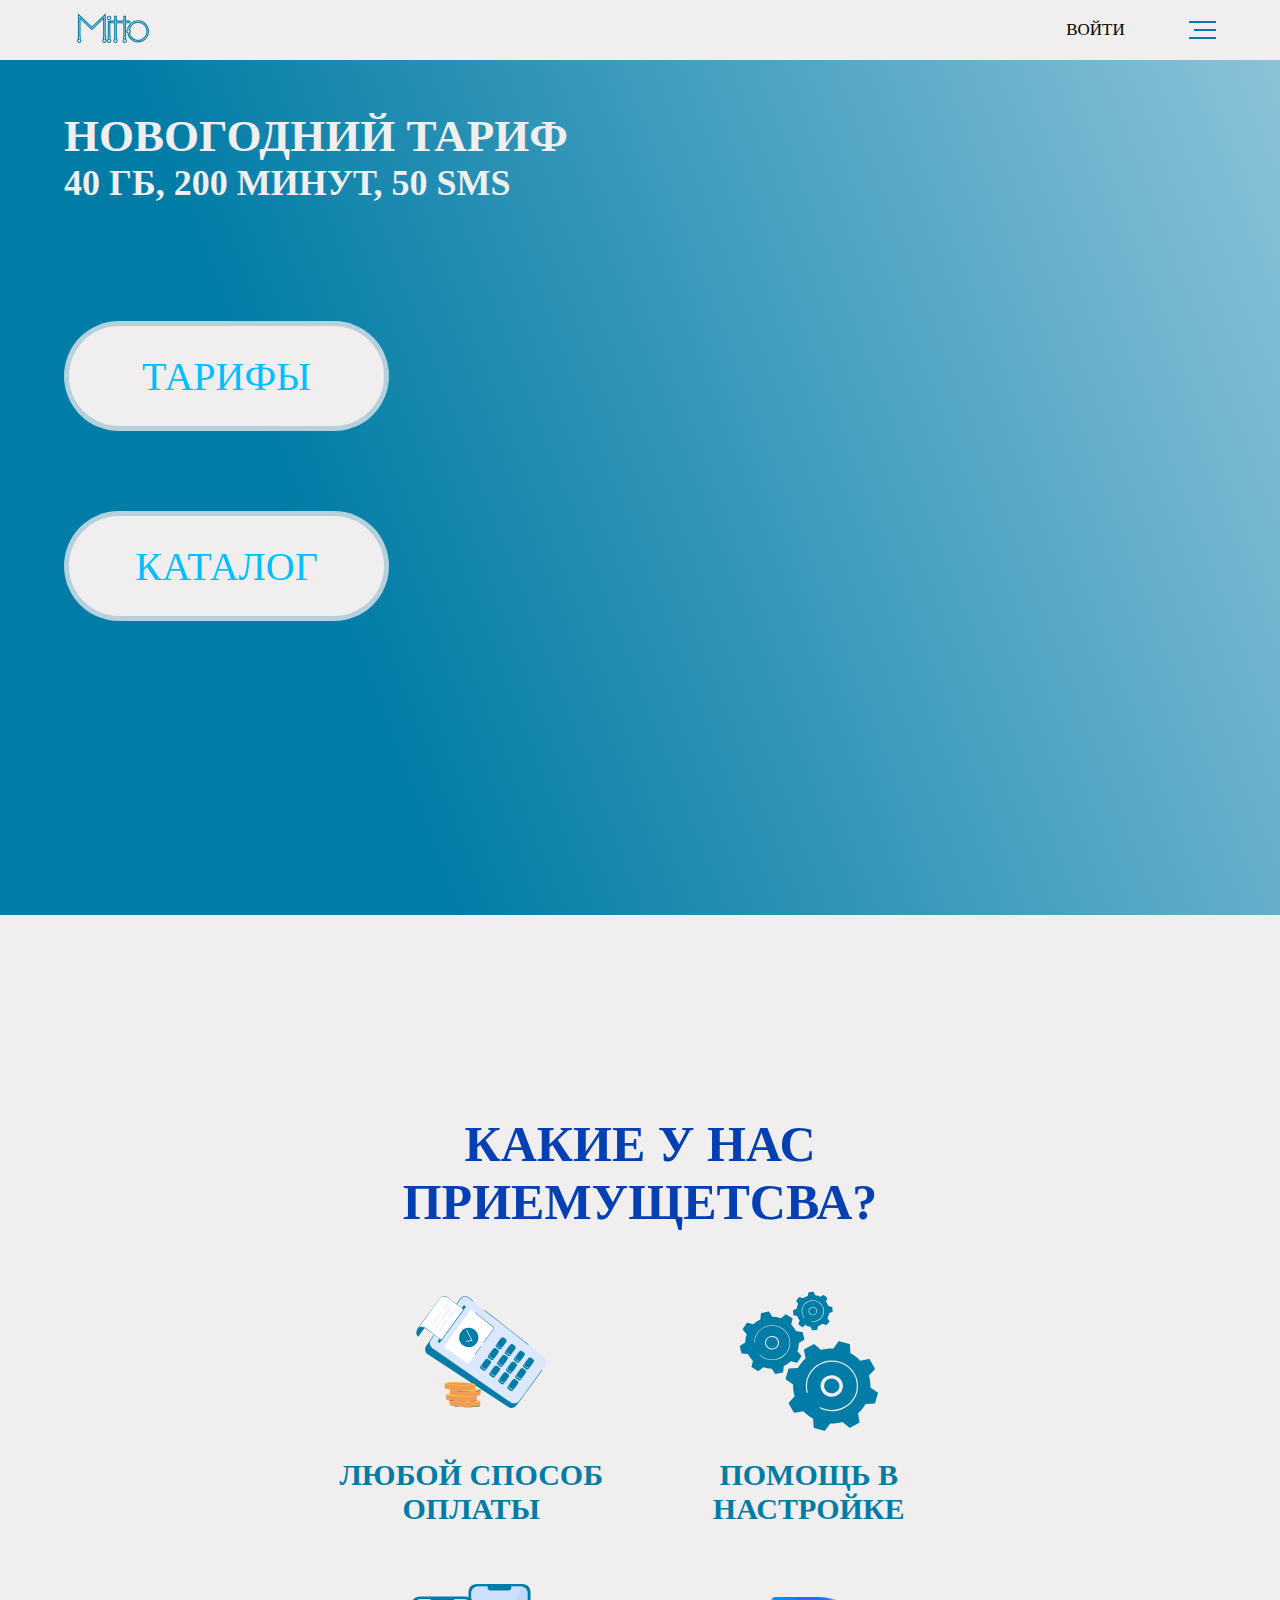
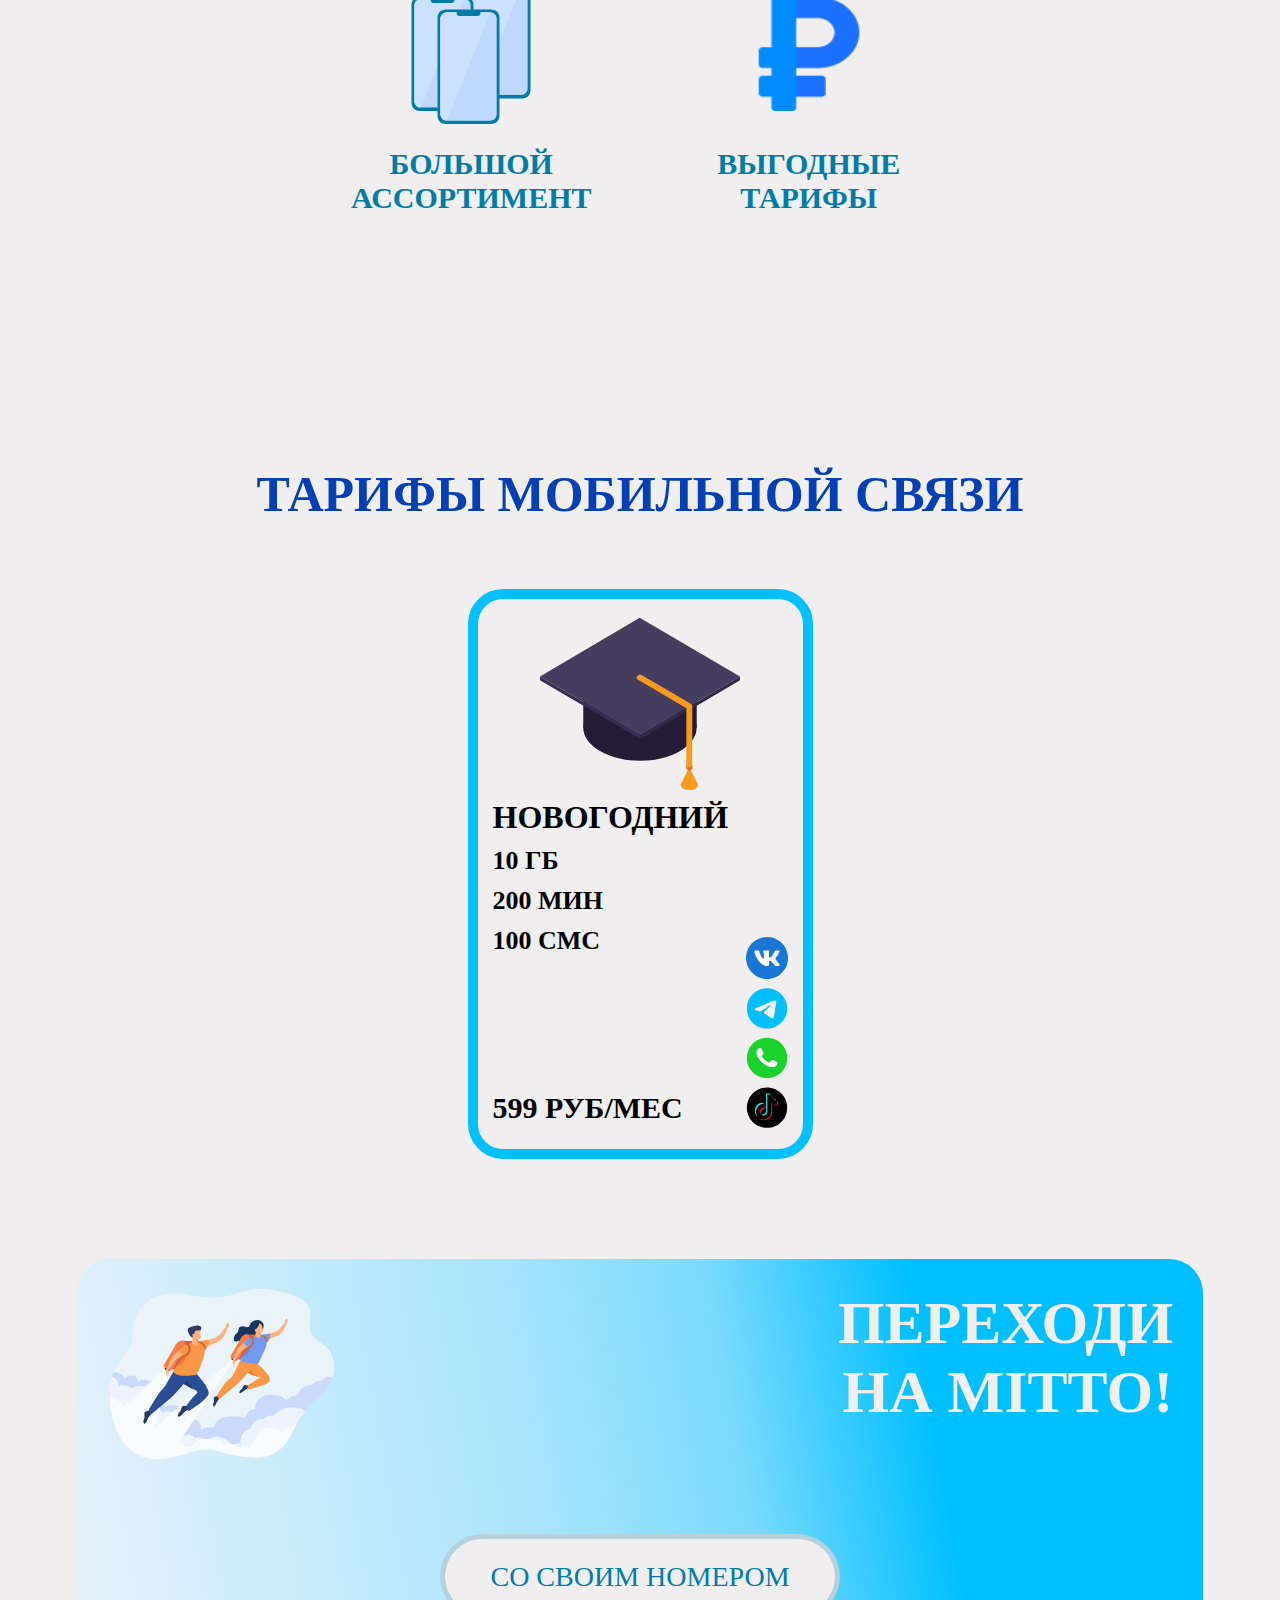
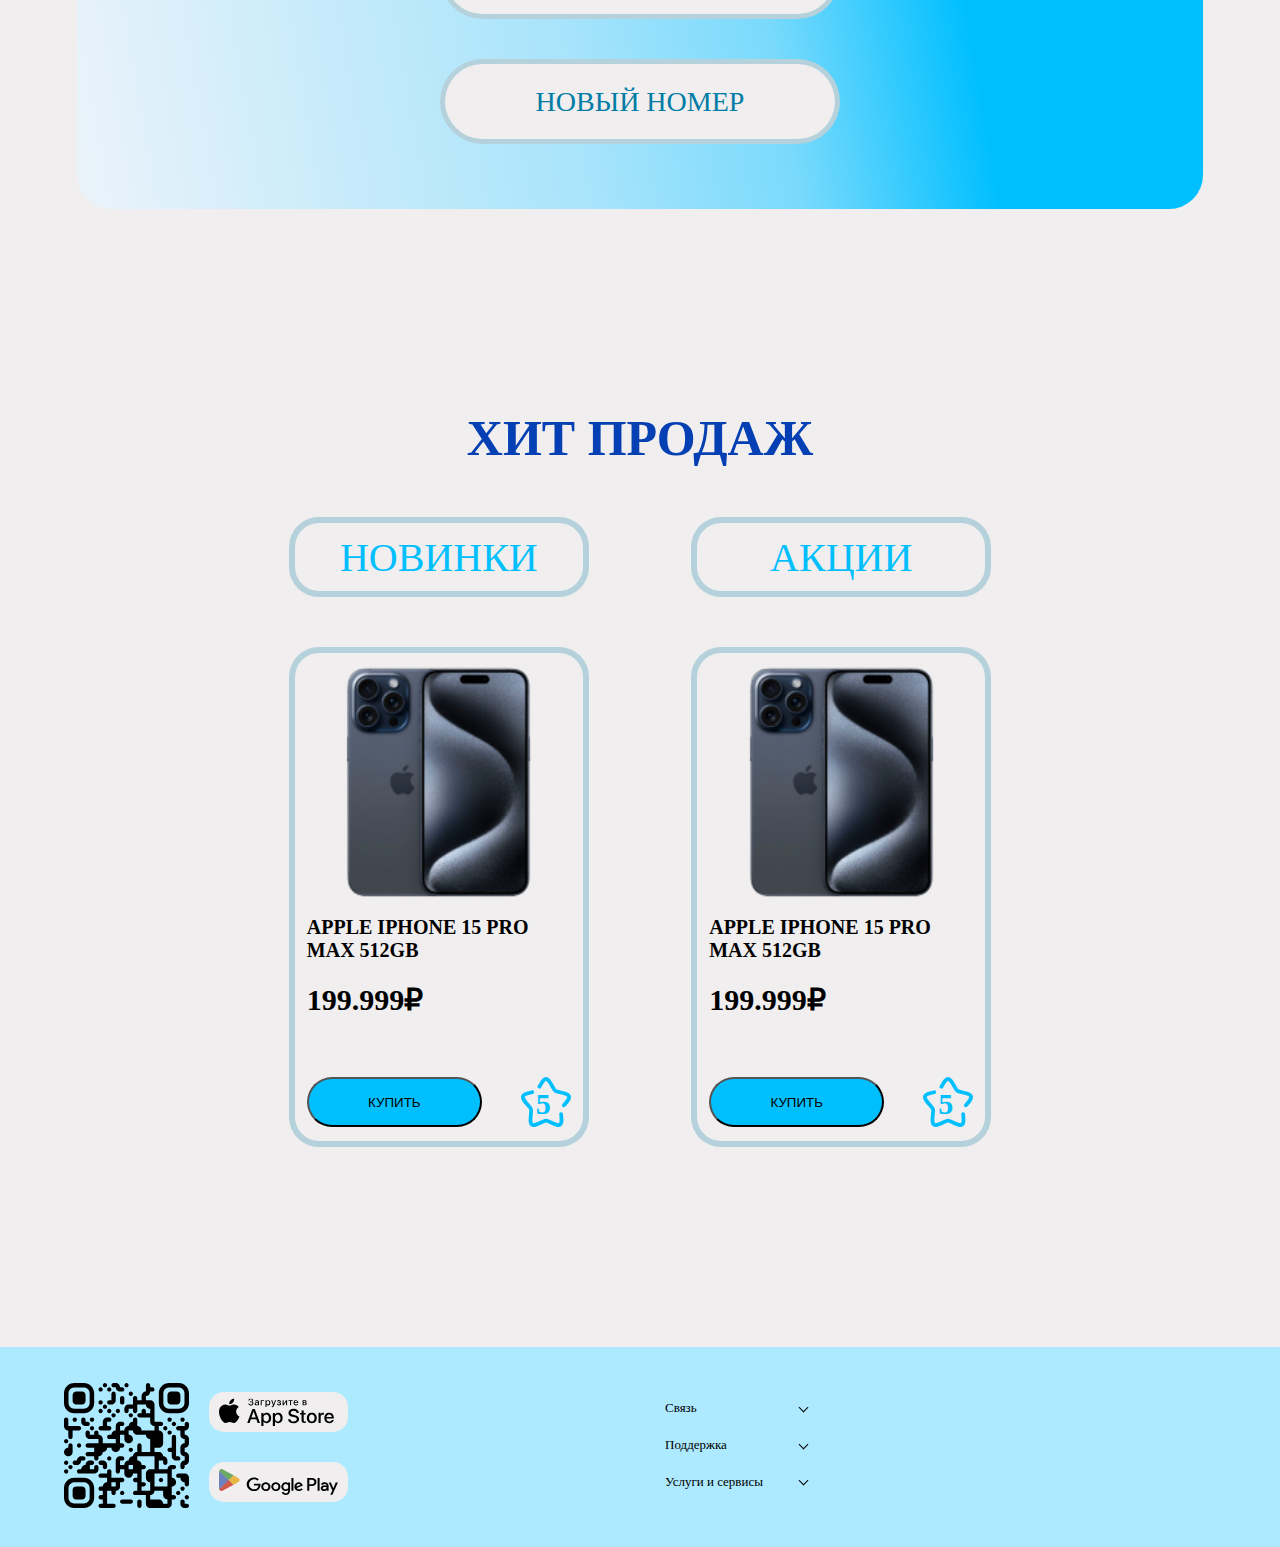
==== index.html @ 1aab51c6 "new commit" ====
<!DOCTYPE html>
<html lang="ru">
  <head>
    <link rel="stylesheet" href="./stile.css" />
    <meta charset="UTF-8" />
    <meta name="viewport" content="width=device-width, initial-scale=1.0" />
    <title>Новогодний тариф</title>
  </head>
  <body>
    <div class="burger-navigation">
      <ul class="burger-navigation__links">
        <li><a class="burger-navigation__links__text" href="#">О НАС</a></li>
        <li>
          <a class="burger-navigation__links__text" href="#">УСЛУГИ</a>
        </li>
        <li>
          <a class="burger-navigation__links__text" href="#">ПОДДЕРЖКА</a>
        </li>
        <li>
          <a class="burger-navigation__links__text" href="#">КОРЗИНА</a>
        </li>
      </ul>
    </div>
    <header class="header">
      <nav class="header__navigation">
        <div class="header__navigation__logo">
          <img class="header__navigation__logo__mitto" src="/logo/Vector.svg" />
        </div>
        <div class="header__navigation__possibilities">
          <a class="header__navigation__links__text mobi" href="#">ВОЙТИ</a>
          <div class="header__navigation__possibilities__burger"></div>
        </div>
        <ul class="header__navigation__links">
          <li><a class="header__navigation__links__text" href="#">О НАС</a></li>
          <li>
            <a class="header__navigation__links__text" href="#">УСЛУГИ</a>
          </li>
          <li>
            <a class="header__navigation__links__text" href="#">ПОДДЕРЖКА</a>
          </li>
          <li>
            <a class="header__navigation__links__text" href="#">КОРЗИНА</a>
          </li>
          <li><a class="header__navigation__links__text" href="#">ВОЙТИ</a></li>
        </ul>
      </nav>
      <div class="burger">
        <span> </span>
      </div>
    </header>

    <main>
      <section class="home">
        <div class="home__current">
          <h1 class="home__current__title">НОВОГОДНИЙ ТАРИФ</h1>
          <h2 class="home__current__title_size_h2">40 ГБ, 200 МИНУТ, 50 SMS</h2>
          <div class="home__current__buttons">
            <a
              class="home__current__buttons__first__tariff"
              href="/tarifii.html"
            >
              ТАРИФЫ
            </a>
            <a class="home__current__buttons__second__catalog"> КАТАЛОГ </a>
          </div>
 
          </div>
        </div>
      </section>

      <section class="benefits">
        <h2 class="benefits__title title">Какие у нас приемущетсва?</h2>
        <article class="benefits__box">
          <div class="benefits__box__top">
            <div class="benefits__box__specificall">
              <img class="benefits__box__photo one" src="primus/1.svg" />
              <p class="benefits__box__info">
                ЛЮБОЙ СПОСОБ ОПЛАТЫ
                <!-- текст преимущ -->
              </p>
            </div>
            <div class="benefits__box__specificall">
              <img class="benefits__box__photo two" src="primus/2.svg" />
              <p class="benefits__box__info">
                ПОМОЩЬ В НАСТРОЙКЕ
                <!-- текст преимущ -->
              </p>
            </div>
          </div>
          <div class="benefits__box__bottom">
            <div class="benefits__box__specificall">
              <img class="benefits__box__photo three" src="primus/3.svg" />
              <p class="benefits__box__info">
                большой ассортимент
                <!-- текст преимущ -->
              </p>
            </div>
            <div class="benefits__box__specificall">
              <img class="benefits__box__photo four" src="primus/4.png" />
              <p class="benefits__box__info">
                выгодные<br />
                тарифы
                <!-- текст преимущ -->
              </p>
            </div>
          </div>
        </article>
      </section>

      <section class="tariff">
        <h2 class="tariff__title title">ТАРИФЫ МОБИЛЬНОЙ СВЯЗИ</h2>

        <ul class="tariff__box">
          <li id="scroll">
            <div class="tariff__box__cart">
              <!-- карта тарифа -->
              <div class="tariff__box__cart__photo">
                <img
                  class="tariff__box__cart__photo__img-tariff"
                  src="tarifii/1.svg"
                />
              </div>
              <div class="tariff__box__cart__info">
                <div class="tariff__box__cart__info_text">
                  <span class="tariff__box__cart__info__text__name"
                    >НОВОГОДНИЙ</span
                  >
                  <span class="tariff__box__cart__info__text__gb">10 гб</span>
                  <span class="tariff__box__cart__info__text__min"
                    >200 мин</span
                  >
                  <span class="tariff__box__cart__info__text__sms"
                    >100 СМС</span
                  >
                  <span class="tariff__box__cart__info__text__buy"
                    >599 руб/мес</span
                  >
                </div>
                <div class="tariff__box__cart__info__right">
                  <div class="tariff__box__cart__info__right__nolimit">
                    <img
                      class="tariff__box__cart__info__right__nolimit__ball"
                      src="nolimit/Vector.svg"
                    />
                    <img
                      class="tariff__box__cart__info__right__nolimit__ball"
                      src="nolimit/2Vector.svg"
                    />
                    <img
                      class="tariff__box__cart__info__right__nolimit__ball"
                      src="nolimit/3Vector.svg"
                    />
                    <img
                      class="tariff__box__cart__info__right__nolimit__ball"
                      src="nolimit/4Vector.svg"
                    />
                  </div>
                </div>
              </div>
            </div>
          </li>
          <li id="scroll">
            <div class="tariff__box__cart">
              <!-- карта тарифа -->
              <div class="tariff__box__cart__photo">
                <img
                  class="tariff__box__cart__photo__img-tariff"
                  src="tarifii/1.svg"
                />
              </div>
              <div class="tariff__box__cart__info">
                <div class="tariff__box__cart__info_text">
                  <span class="tariff__box__cart__info__text__name"
                    >НОВОГОДНИЙ</span
                  >
                  <span class="tariff__box__cart__info__text__gb">10 гб</span>
                  <span class="tariff__box__cart__info__text__min"
                    >200 мин</span
                  >
                  <span class="tariff__box__cart__info__text__sms"
                    >100 СМС</span
                  >
                  <span class="tariff__box__cart__info__text__buy"
                    >599 руб/мес</span
                  >
                </div>
                <div class="tariff__box__cart__info__right">
                  <div class="tariff__box__cart__info__right__nolimit">
                    <img
                      class="tariff__box__cart__info__right__nolimit__ball"
                      src="nolimit/Vector.svg"
                    />
                    <img
                      class="tariff__box__cart__info__right__nolimit__ball"
                      src="nolimit/2Vector.svg"
                    />
                    <img
                      class="tariff__box__cart__info__right__nolimit__ball"
                      src="nolimit/3Vector.svg"
                    />
                    <img
                      class="tariff__box__cart__info__right__nolimit__ball"
                      src="nolimit/4Vector.svg"
                    />
                  </div>
                </div>
              </div>
            </div>
          </li>
          <li id="scroll">
            <div class="tariff__box__cart">
              <!-- карта тарифа -->
              <div class="tariff__box__cart__photo">
                <img
                  class="tariff__box__cart__photo__img-tariff"
                  src="tarifii/1.svg"
                />
              </div>
              <div class="tariff__box__cart__info">
                <div class="tariff__box__cart__info_text">
                  <span class="tariff__box__cart__info__text__name"
                    >НОВОГОДНИЙ</span
                  >
                  <span class="tariff__box__cart__info__text__gb">10 гб</span>
                  <span class="tariff__box__cart__info__text__min"
                    >200 мин</span
                  >
                  <span class="tariff__box__cart__info__text__sms"
                    >100 СМС</span
                  >
                  <span class="tariff__box__cart__info__text__buy"
                    >599 руб/мес</span
                  >
                </div>
                <div class="tariff__box__cart__info__right">
                  <div class="tariff__box__cart__info__right__nolimit">
                    <img
                      class="tariff__box__cart__info__right__nolimit__ball"
                      src="nolimit/Vector.svg"
                    />
                    <img
                      class="tariff__box__cart__info__right__nolimit__ball"
                      src="nolimit/2Vector.svg"
                    />
                    <img
                      class="tariff__box__cart__info__right__nolimit__ball"
                      src="nolimit/3Vector.svg"
                    />
                    <img
                      class="tariff__box__cart__info__right__nolimit__ball"
                      src="nolimit/4Vector.svg"
                    />
                  </div>
                </div>
              </div>
            </div>
          </li>
          <li id="scroll">
            <div class="tariff__box__cart">
              <!-- карта тарифа -->
              <div class="tariff__box__cart__photo">
                <img
                  class="tariff__box__cart__photo__img-tariff"
                  src="tarifii/1.svg"
                />
              </div>
              <div class="tariff__box__cart__info">
                <div class="tariff__box__cart__info_text">
                  <span class="tariff__box__cart__info__text__name"
                    >НОВОГОДНИЙ</span
                  >
                  <span class="tariff__box__cart__info__text__gb">10 гб</span>
                  <span class="tariff__box__cart__info__text__min"
                    >200 мин</span
                  >
                  <span class="tariff__box__cart__info__text__sms"
                    >100 СМС</span
                  >
                  <span class="tariff__box__cart__info__text__buy"
                    >599 руб/мес</span
                  >
                </div>
                <div class="tariff__box__cart__info__right">
                  <div class="tariff__box__cart__info__right__nolimit">
                    <img
                      class="tariff__box__cart__info__right__nolimit__ball"
                      src="nolimit/Vector.svg"
                    />
                    <img
                      class="tariff__box__cart__info__right__nolimit__ball"
                      src="nolimit/2Vector.svg"
                    />
                    <img
                      class="tariff__box__cart__info__right__nolimit__ball"
                      src="nolimit/3Vector.svg"
                    />
                    <img
                      class="tariff__box__cart__info__right__nolimit__ball"
                      src="nolimit/4Vector.svg"
                    />
                  </div>
                </div>
              </div>
            </div>
          </li>
        </ul>
      </section>

      <section class="transition">
        <div class="transition__box">
          <div class="transition__box__top">
            <img class="transition__box__top__img mobi" src="mitto/a.svg" />
            <img class="transition__box__top__img hd" src="mitto/ahd.svg" />
            <h2 class="transition__box__top__titile">ПЕРЕХОДИ НА MITTO!</h2>
          </div>
          <div class="transition__box__buttom">
            <button class="transition__box__buttom__your-number">
              со своим номером
            </button>
            <button class="transition__box__buttom__new-one">
              новый номер
            </button>
          </div>
        </div>
      </section>
      <section class="hit">
        <h2 class="hit__title title">ХИТ ПРОДАЖ</h2>
        <article class="hit__box">
          <!-- flex -->
          <div class="hit__box__button-group">
            <button class="hit__box__button-group__button-new">НОВИНКИ</button>
            <button class="hit__box__button-group__button-shares">АКЦИИ</button>
          </div>
          <div class="hit__box__group">
            <div class="hit__box__group__hit-smartphone">
              <div
                class="hit__box__group__hit-smartphone__border smartphone-left"
              >
                <img
                  class="hit__box__group__hit-smartphone__border__photo"
                  src="phone/1.png"
                />
                <div class="hit__box__group__hit-smartphone__border__info">
                  <span
                    class="hit__box__group__hit-smartphone__border__info__model"
                    >APPLE iPhone 15 Pro Max 512gb</span
                  >
                  <span
                    class="hit__box__group__hit-smartphone__border__info__price"
                    >199.999₽</span
                  >
                  <div
                    class="hit__box__group__hit-smartphone__border__info__bottom"
                  >
                    <button
                      class="hit__box__group__hit-smartphone__border__info__bottom__buy"
                    >
                      КУПИТЬ
                    </button>
                    <div
                      class="hit__box__group__hit-smartphone__border__info__bottom__grade"
                    >
                      <img
                        class="hit__box__group__hit-smartphone__border__info__bottom__grade__img"
                        src="mitto/star.svg"
                      />
                      <span
                        class="hit__box__group__hit-smartphone__border__info__bottom__grade__number"
                        >5</span
                      >
                    </div>
                  </div>
                </div>
              </div>
            </div>
            <div class="hit__box__group__hit-smartphone">
              <div
                class="hit__box__group__hit-smartphone__border smartphone-right"
              >
                <img
                  class="hit__box__group__hit-smartphone__border__photo"
                  src="phone/1.png"
                />
                <div class="hit__box__group__hit-smartphone__border__info">
                  <span
                    class="hit__box__group__hit-smartphone__border__info__model"
                    >APPLE iPhone 15 Pro Max 512gb</span
                  >
                  <span
                    class="hit__box__group__hit-smartphone__border__info__price"
                    >199.999₽</span
                  >
                  <div
                    class="hit__box__group__hit-smartphone__border__info__bottom"
                  >
                    <button
                      class="hit__box__group__hit-smartphone__border__info__bottom__buy"
                    >
                      КУПИТЬ
                    </button>
                    <div
                      class="hit__box__group__hit-smartphone__border__info__bottom__grade"
                    >
                      <img
                        class="hit__box__group__hit-smartphone__border__info__bottom__grade__img"
                        src="mitto/star.svg"
                      /><span
                        class="hit__box__group__hit-smartphone__border__info__bottom__grade__number"
                        >5</span
                      >
                    </div>
                  </div>
                </div>
              </div>
            </div>
          </div>
        </article>
      </section>
    </main>

    <footer>
      <div class="footer-box">
        <div class="footer-box__app">
          <!-- <p>НАШЕ ПРИЛОЖЕНИЕ</p> -->
          <div class="footer-box__app__download">
            <div class="footer-box__app__download__qr">
              <img
                class="footer-box__app__download__qr__img"
                src="download/qr.svg"
              />
            </div>
            <div class="footer-box__app__download__link">
              <div class="footer-box__app__download__link__box app-store">
                <img
                  class="footer-box__app__download__link__boxy__img app-store__img"
                  src="download/1.svg"
                />
              </div>
              <div class="footer-box__app__download__link__box google-play">
                <img
                  class="footer-box__app__download__link__boxy__img google-play__img"
                  src="download/2.svg"
                />
              </div>
            </div>
          </div>
        </div>
        <div class="footer-box__link">
          <div class="footer-box__link__connection">
            <ul class="footer-box__link__connection-box">
              <li class="footer-box__link__connection-box__text">Связь</li>
              <li class="footer-box__link__connection-box__text">
                Частые вопросы
              </li>
              <li class="footer-box__link__connection-box__text">
                Карта покрытия
              </li>
              <li class="footer-box__link__connection-box__text">
                Салоны связи
              </li>
              <li class="footer-box__link__connection-box__text">Контакты</li>
            </ul>
            <div class="footer-box__link__connection__arrow"></div>
          </div>
          <div class="footer-box__link__support">
            <ul class="footer-box__link__support-box">
              <li class="footer-box__link__support-box__text">Поддержка</li>
              <li class="footer-box__link__support-box__text">
                Звонки и сообщения
              </li>
              <li class="footer-box__link__support-box__text">
                Пополнить баланс
              </li>
              <li class="footer-box__link__support-box__text">Безопасность</li>
              <li class="footer-box__link__support-box__text">Интернет</li>
            </ul>
            <div class="footer-box__link__support__arrow"></div>
          </div>
          <div class="footer-box__link__services">
            <ul class="footer-box__link__services-box">
              <li class="footer-box__link__services-box__text">
                Услуги и сервисы
              </li>
              <li class="footer-box__link__services-box__text">
                Тарифы для смартфонов
              </li>
              <li class="footer-box__link__services-box__text">
                Личный кабинет
              </li>
              <li class="footer-box__link__services-box__text">
                Перейти на Mitto
              </li>
              <li class="footer-box__link__services-box__text">Роуминг</li>
            </ul>
            <div class="footer-box__link__services__arrow"></div>
          </div>
        </div>
        <div class="footer-box__link__full">
          <div class="footer-box__link__full__connection">
            <ul>
              <li class="footer-box__link__full__connection__text">
                Тарифы для смартфонов
              </li>
              <li class="footer-box__link__full__connection__text">
                Личный кабинет
              </li>
              <li class="footer-box__link__full__connection__text">
                Перейти на Mitto
              </li>
              <li class="footer-box__link__full__connection__text">Роуминг</li>
            </ul>
          </div>
          <div class="footer-box__link__full__support">
            <ul>
              <li class="footer-box__link__full__support__text">
                Частые вопросы
              </li>
              <li class="footer-box__link__full__support__text">
                Карта покрытия
              </li>
              <li class="footer-box__link__full__support__text">
                Салоны связи
              </li>
              <li class="footer-box__link__full__support__text">Контакты</li>
            </ul>
          </div>
          <div class="footer-box__link__full__services">
            <ul>
              <li class="footer-box__link__full__services__text">
                Звонки и сообщения
              </li>
              <li class="footer-box__link__full__services__text">
                Пополнить баланс
              </li>
              <li class="footer-box__link__full__services__text">
                Безопасность
              </li>
              <li class="footer-box__link__full__services__text">Интернет</li>
            </ul>
          </div>
        </div>
      </div>
    </footer>

    <!-- Add your scripts here -->
    <script src="script.js"></script>
  </body>
</html>
---- stile.css ----
@font-face {
  font-family: "Montserrat";
  src: url("./font/Montserrat-Regular.ttf") format(ttf);
  font-style: normal;
  font-weight: 400;
  line-height: normal;
}
.active {
  position: fixed !important;
  right: 0px;
}
.open {
  z-index: 50;
}
.swiper {
  width: 600px;
  height: 300px;
}
html {
  scrollbar-color: #f0eeee #f0eeee;
}
body {
  margin: 0px;
  background-color: #f0eeee;
}
ul {
  padding: 0px;
}
li {
  list-style-type: none;
}
#scroll {
  list-style-type: none;
  height: 100%;
  width: 100%;
  flex-shrink: 0;
  scroll-snap-align: center;
}

.header {
  width: 100%;
  height: 60px;
  background-color: #f0eeee;
  display: flex;
  align-items: center;
  justify-content: space-between;
}
.header__navigation {
  margin: 0px 0px 0px 5%;
  height: 60px;
  display: flex;
  justify-content: space-between;
  align-items: center;
  width: 80%;
}
.header__navigation__logo {
  flex-shrink: 0;
  margin: 5% 0px;
}
.header__navigation__logo__mitto {
  height: 30px;
  width: 84;
}
.header__navigation__links {
  height: 60px;
  margin: 0px;
  display: flex;
  align-items: center;
  justify-content: space-between;
  padding-left: 10%;
  width: 100%;
}
.header__navigation__links__text {
  color: black !important;
  font-size: 17px;
  font-family: "Montserrat";
  text-decoration: none;
}
.header__navigation__links {
  display: none;
}
.burger {
  display: flex;
  position: relative;
  z-index: 50;
  align-items: center;
  justify-content: flex-end;
  width: 30px;
  height: 18px;
  margin: 0px 5%;
}
.burger span {
  height: 2px;
  width: 80%;
  transform: scale(1);
  background-color: #007ca6;
}
.burger::before,
.burger::after {
  content: "";
  position: absolute;
  height: 2px;
  width: 100%;
  background-color: #007ca6;
  transition: all 0.3s ease 0s;
}
.burger::before {
  top: 0;
}
.burger::after {
  bottom: 0;
}
.burger.active span {
  transform: scale(0);
}

.burger.active::before {
  top: 50%;
  transform: rotate(-45deg) translate(0, -50%);
}
.burger.active::after {
  bottom: 50%;
  transform: rotate(45deg) translate(0, 50%);
}
.burger-navigation {
  display: none;
  position: fixed;
  width: 100%;
  height: 200vh;
  background-color: #f0eeee;
}
.burger-navigation__links {
  display: flex;
  flex-direction: column;
  align-items: center;
  width: 100%;
  justify-content: center;
  height: 450px;
}
.burger-navigation__links li {
  list-style-type: none;
  margin-bottom: 50px;
}
.burger-navigation__links__text {
  color: #007ba4;
  font-family: "Montserrat";
  font-size: 20px;
  font-style: normal;
  font-weight: 400;
  line-height: normal;

  text-decoration: none;
}

.open {
  display: flex;
}
.home {
  width: 100vw;
  height: 90lvh;
  background: linear-gradient(69deg, #007ca6 27.22%, #ebf3fa 150.42%);
}
.home__current {
  margin: 0px 5%;
  display: block;
}

.home__current__title {
  margin: 0px;
  color: #f0eeee;
  font-family: "Montserrat";
  font-size: 32px;
  font-style: normal;
  font-weight: 800;
  line-height: normal;
  padding: 30px 0px 0px 0px;
}
.home__current__title_size_h2 {
  color: #f0eeee;
  font-family: "Montserrat";
  font-size: 18px;
  font-style: normal;
  font-weight: 800;
  line-height: normal;
  margin: 0px;
  padding: 0px;
}
.home__current__buttons {
  display: flex;
  flex-direction: column;
  width: 180px;
  padding: 0px;
  margin-top: 10vh;
}
.home__current__buttons__first__tariff,
.home__current__buttons__second__catalog {
  text-decoration: none;
  justify-content: center;
  display: flex;
  align-items: center;
  height: 60px;
  border-radius: 34px;
  border: 5px solid rgba(0, 124, 166, 0.25);
  background: #f0eeee;
  font-family: "Montserrat";
  color: #00bfff;
  font-size: 25px;
  font-style: normal;
  font-weight: 400;
  line-height: normal;
  text-transform: uppercase;
}
.home__current__buttons__first__tariff:hover {
  background-color: #00bfff;
  color: #f0eeee;
}
.home__current__buttons__first__tariff {
  margin-bottom: 50px;
}

.santa-claus__men {
  float: right;
}
.benefits {
  align-items: center;
  text-align: center;
  flex-direction: column;
  display: flex;
  margin: 0px 50%;
}
.title {
  margin-top: 100px !important;
  color: #0440b3;
  font-family: "Montserrat";
  font-size: 22px !important;
  font-style: normal;
  font-weight: 600;
  line-height: normal;
  text-transform: uppercase;
  text-align: center;
}
.benefits__box__specificall {
  height: 100px;
  width: 260px;
  margin-bottom: 20px;
  display: flex;
  /* justify-content: space-between; */
  align-items: center;
}
.benefits__box__info {
  width: 160px;
  color: #007ca6;
  font-family: "Montserrat";
  font-size: 15px;
  font-style: normal;
  font-weight: 600;
  line-height: normal;
  text-transform: uppercase;
  margin: 0px;
}
.benefits__box__photo {
  width: 100px;
  height: 100px;
}
.benefits__box__bottom :last-child {
  margin-bottom: 0px;
}
.one {
  width: 100px;
  height: 100px;
}
.two {
  width: 90px;
  height: 90px;
  margin: 10px;
}
.three {
  width: 80px;
  height: 80px;
  margin: 20px;
}
.four {
  width: 80px;
  height: 80px;
  margin: 20px;
}
.tariff {
  align-items: center;
  flex-direction: column;
  display: flex;
}
.tariff__box {
  display: flex;
  overflow-x: auto;
  scroll-snap-type: x mandatory;
  width: 100%;
  height: 100%;
  scrollbar-width: none;
  margin-bottom: 0px;
}
.tariff__box__cart {
  width: 190px;
  height: 325px;
  flex-shrink: 0;
  border-radius: 23px;
  border: 10px solid #04c0ff;
  background: #f0eeee;
  margin: auto;
}
.tariff__box__cart__photo {
  margin-top: 5px;
  align-items: center;
  flex-direction: column;
  display: flex;
}
.tariff__box__cart__info {
  display: flex;
}
.tariff__box__cart__info_text {
  display: flex;
  flex-direction: column;
}
.tariff__box__cart__info__text__name {
  font-size: 19px;
  font-family: "Montserrat";
  color: #000;
  font-style: normal;
  font-weight: 600;
  line-height: normal;
  text-transform: uppercase;
  margin: 0px 0px 0px 10px;
  width: 150px;
}
.tariff__box__cart__info__text__gb,
.tariff__box__cart__info__text__min,
.tariff__box__cart__info__text__sms {
  font-size: 18px;
  font-family: "Montserrat";
  color: #000;
  font-style: normal;
  font-weight: 600;
  line-height: normal;
  text-transform: uppercase;
  margin: 8px 0px 0px 10px;
  width: 136px;
}
.tariff__box__cart__info__text__buy {
  color: #000;
  font-family: "Montserrat";
  font-size: 19px;
  font-style: normal;
  font-weight: 600;
  line-height: normal;
  text-transform: uppercase;
  margin: 0px 0px 0px 10px;
  padding: 80px 0px 0px 00px;
  width: 136px;
  height: 20px;
}

.tariff__box__cart__info__right__nolimit {
  height: auto;
  width: 25px;
  padding-top: 90px;
  margin-left: -4px;
  margin-right: 10px;
  display: flex;
  flex-direction: column;
}
.tariff__box__cart__info__right__nolimit__ball {
  margin-top: 5px;
}

.transition {
  margin: 100px 10% 0px 10%;
  flex-direction: column;
  display: flex;
}
.transition__box {
  border-radius: 23px;
  background: linear-gradient(
    80deg,
    #ebf3fa 0.2%,
    #a8e4fb 42.18%,
    #7adafc 59.16%,
    #00bfff 75.63%
  );
}
.transition__box__top__img {
  margin: 15px 0px 0px 15px;
}
.transition__box__top {
  display: flex;
}
.transition__box__top__titile {
  color: #f0eeee;
  text-align: right;
  font-family: "Montserrat";
  font-size: 22px;
  font-style: normal;
  font-weight: 600;
  line-height: normal;
  text-transform: uppercase;
  width: 150px;
  margin: 15px 15px 0px -3px;
}
.transition__box__buttom {
  display: flex;
  align-items: center;
  flex-direction: column;
}
.transition__box__buttom__your-number,
.transition__box__buttom__new-one {
  border-radius: 42px;
  border: 5px solid rgba(0, 124, 166, 0.25);
  background: #f0eeee;
  width: 228px;
  height: 50px;
  margin-top: 25px;
  color: #007ca6;
  font-family: "Montserrat";
  font-size: 15px;
  font-style: normal;
  font-weight: 500;
  line-height: normal;
  text-transform: uppercase;
}
.transition__box__buttom__new-one {
  margin-bottom: 15px;
}

.hit {
  display: flex;
  align-items: center;
  flex-direction: column;
  margin: 0px 5%;
}
/* .hit__title {
  color: #0440b3;
  font-family: "Montserrat";
  font-size: 22px;
  font-style: normal;
  font-weight: 600;
  line-height: normal;
  text-transform: uppercase;
} */
.hit__box__button-group__button-new,
.hit__box__button-group__button-shares {
  border-radius: 20px;
  border: 6px solid rgba(0, 124, 166, 0.25);
  background: #f0eeee;
  width: 237px;
  height: 60px;
  margin-top: 25px;
  color: #00bfff;
  font-family: "Montserrat";
  font-size: 20px;
  font-style: normal;
  font-weight: 400;
  line-height: normal;
  text-transform: uppercase;
}
.hit__box__button-group {
  display: flex;
  align-items: center;
  flex-direction: column;
}

.hit__box__group__hit-smartphone__border {
  width: 225px;
  height: 350px;
  flex-shrink: 0;
  border-radius: 30px;
  border: 6px solid rgba(0, 124, 166, 0.25);
  background: #f0eeee;
  margin-top: 25px;
}
.hit__box__group__hit-smartphone__border {
  display: flex;
  align-items: center;
  flex-direction: column;
}

.hit__box__group__hit-smartphone__border__photo {
  margin-top: 5px;
}
.hit__box__group__hit-smartphone__border__info {
  margin: 5px 5px 0px 5px;
  display: flex;
  flex-direction: column;
}
.hit__box__group__hit-smartphone__border__info__model {
  color: #000;
  font-family: "Montserrat";
  font-size: 15px;
  font-style: normal;
  font-weight: 600;
  line-height: normal;
  text-transform: uppercase;
}
.hit__box__group__hit-smartphone__border__info__price {
  color: #000;
  font-family: "Montserrat";
  font-size: 25px;
  font-style: normal;
  font-weight: 600;
  line-height: normal;
  text-transform: uppercase;
  margin-top: 20px;
}

.hit__box__group__hit-smartphone__border__info__bottom {
  display: flex;
  margin-top: 18px;
  justify-content: space-between;
}
.hit__box__group__hit-smartphone__border__info__bottom__buy {
  border-radius: 23px;
  background: #00bfff;
  width: 150px;
  height: 40px;
}
.hit__box__group__hit-smartphone__border__info__bottom__grade {
  display: flex;
  justify-content: center;
  position: relative;
  width: 40px;
  height: 40px;
  align-items: center;
}
.hit__box__group__hit-smartphone__border__info__bottom__grade__number {
  position: relative;
  top: 2px;
  left: -26px;
  color: #00bfff;
  font-family: "Montserrat";
  font-size: 20px;
  font-style: normal;
  font-weight: 600;
  line-height: normal;
  text-transform: uppercase;
}
.hit__box__group__hit-smartphone__border__info__bottom__grade__img {
  width: 40px;
  height: 40px;
}
footer {
  margin-top: 100px;
  width: 100%;
  height: 200px;
  background: #ade9ff;
}
.footer-box {
  margin: 0px 5%;
  display: flex;
  align-items: center;
  height: 200px;
}
.footer-box__app {
  width: 50%;
}
.footer-box__app__download__link__box {
  border-radius: 15px;
  background: #f0eeee;
  width: 139px;
  height: 40px;
  flex-shrink: 0;
}
.google-play {
  margin-top: 30px;
}
.footer-box__link {
  display: flex;
  flex-direction: column;
  margin-left: 25px;
  height: 110px;
  justify-content: space-around;
}
.footer-box__link__connection__text,
.footer-box__link__support__text,
.footer-box__link__services__text,
.footer-box__link__full__connection__text,
.footer-box__link__full__support__text,
.footer-box__link__full__services__text {
  color: #000;
  font-family: "Montserrat";
  font-size: 12px;
  font-style: normal;
  font-weight: 400;
  line-height: normal;
  width: 130px;
  height: 30px;
}
.footer-box__app__download__link__box {
  display: flex;
  align-items: center;
  justify-content: center;
}
.footer-box__app__download__qr {
  display: none;
}
.app-store__img {
  height: 30px;
  width: 120px;
}
.google-play__img {
  width: 120px;
}
.hd {
  display: none;
}
.footer-box__link__full {
  display: none;
}
.footer-box__link__connection__arrow,
.footer-box__link__support__arrow,
.footer-box__link__services__arrow {
  display: inline-block;
  border: 1px solid black;
  padding: 3px;
  margin-top: 6px;
  margin-left: 5px;

  border-width: 0 1px 1px 0;
  transform: rotate(45deg);
}
.more-footer {
  flex-direction: row;
}
.arrow-open {
  transform: rotate(-135deg) !important;
  margin-top: 5px !important;
}
.footer-box__link__connection,
.footer-box__link__support,
.footer-box__link__services {
  display: flex;
  align-items: flex-start;
  height: 20px;
}
.footer-box__link__connection-box,
.footer-box__link__support-box,
.footer-box__link__services-box {
  width: 120px;
  height: 20px;
  margin-top: 0px;
  overflow: hidden;
  margin-bottom: 0px;
}
/* .footer-box__link__connection-box {
  margin-top: 0px;
} */
.footer-box__link__connection-box__text,
.footer-box__link__support-box__text,
.footer-box__link__services-box__text {
  margin-top: 12px;
  color: #000;
  font-family: "Montserrat";
  font-size: 13px;
  font-style: normal;
  font-weight: 400;
  line-height: normal;
  width: 140px;
}
.footer-box__link__connection-box__text:first-child,
.footer-box__link__support-box__text:first-child,
.footer-box__link__services-box__text:first-child {
  margin-top: 0px;
  margin-bottom: 8px;
}
.max-width {
  height: auto;
}
.link-hidden {
  display: none;
}
/* #connection {
  margin-top: 2px;
} */
.more {
  display: block;
}
@media (min-width: 768px) {
  .title {
    margin-top: 200px !important;
    font-size: 50px !important;
    margin-bottom: 50px;
  }
  .header__navigation {
    margin: 0px 0px 0px 6%;
    width: 90%;
  }

  .home__current__title {
    font-size: 45px;
    padding: 50px 0px 0px 0px;
  }
  .home__current__title_size_h2 {
    font-size: 36px;
  }

  .home__current__buttons {
    width: 325px;
    padding: 0px;
    margin-top: 13vh;
  }
  .home {
    height: 95vh;
  }
  .home__current__buttons__first__tariff,
  .home__current__buttons__second__catalog {
    height: 100px;
    border-radius: 65px;
    border: 5px solid rgba(0, 124, 166, 0.25);
    font-size: 40px;
  }
  .home__current__buttons__first__tariff {
    margin-bottom: 80px;
  }

  .benefits__box__top,
  .benefits__box__bottom {
    display: flex;
    justify-content: space-around;
    width: 675px;
  }

  .benefits__box__specificall {
    height: auto;
    display: flex;
    flex-direction: column;
    width: 260px;
    margin-bottom: 50px;
    /* justify-content: space-between; */
    align-items: center;
  }
  .benefits__box__info {
    width: 300px;
    margin-top: 15px;
    font-size: 30px;
  }
  .benefits__box__photo {
    height: 162px;
    width: 162px;
  }
  .one {
    width: 162px;
    height: 162px;
  }
  .two {
    width: 150px;
    height: 150px;
    margin: 6px;
  }
  .three {
    width: 140px;
    height: 140px;
    margin: 8px;
  }
  .four {
    width: 114px;
    height: 114px;
    margin: 21px;
  }
  .tariff__box__cart {
    width: 325px;
    height: 550px;
    flex-shrink: 0;
    border-radius: 35px;
    border: 10px solid #04c0ff;
    background: #f0eeee;
  }
  .tariff__box__cart__photo {
    margin-top: 10px;
    align-items: center;
    flex-direction: column;
    display: flex;
  }
  .tariff__box__cart__photo__img-tariff {
    width: 200px;
    height: 190px;
  }
  .tariff__box__cart__info {
    display: flex;
  }
  .tariff__box__cart__info_text {
    display: flex;
    flex-direction: column;
  }
  .tariff__box__cart__info__text__name {
    font-size: 32px;
    font-family: "Montserrat";
    color: #000;
    font-style: normal;
    font-weight: 600;
    line-height: normal;
    text-transform: uppercase;
    margin: 0px 0px 0px 15px;
    width: 250px;
  }
  .tariff__box__cart__info__text__gb,
  .tariff__box__cart__info__text__min,
  .tariff__box__cart__info__text__sms {
    font-size: 26px;
    font-family: "Montserrat";
    color: #000;
    font-style: normal;
    font-weight: 600;
    line-height: normal;
    text-transform: uppercase;
    margin: 10px 0px 0px 15px;
    width: 136px;
  }
  .tariff__box__cart__info__text__buy {
    color: #000;
    font-family: "Montserrat";
    font-size: 30px;
    font-style: normal;
    font-weight: 600;
    line-height: normal;
    text-transform: uppercase;
    margin: 0px 0px 0px 15px;
    padding: 135px 0px 0px 00px;
    width: 250px;
    height: 35px;
  }

  .tariff__box__cart__info__right__nolimit {
    height: auto;
    width: 42px;
    padding-top: 130px;
    margin-left: 3px;
    margin-right: auto;
  }
  .tariff__box__cart__info__right__nolimit__ball {
    height: 42px;
    width: 42px;
    margin-top: 8px;
  }

  .transition {
    margin-top: 200px 10% 0px 10%;
    align-items: center;
  }
  .transition__box {
    border-radius: 34px;
    width: 88vw;
    height: 550px;
  }
  .transition__box__top__img {
    margin: 30px 0px 0px 30px;
    height: 170px;
    width: 230px;
  }
  .transition__box__top {
    justify-content: space-between;
  }
  .transition__box__top__titile {
    font-size: 60px;
    width: 375px;
    margin: 30px 30px 0px 0px;
  }
  .transition__box__buttom {
    margin-top: 50px;
  }
  .transition__box__buttom__your-number,
  .transition__box__buttom__new-one {
    border-radius: 65px;
    width: 400px;
    height: 85px;
    margin-top: 25px;
    font-size: 28px;
  }
  .transition__box__buttom__new-one {
    margin-top: 40px;
  }

  .hit {
    margin: 0px 6%;
  }
  .hit__box__button-group__button-new,
  .hit__box__button-group__button-shares {
    border-radius: 30px;
    border: 6px solid rgba(0, 124, 166, 0.25);
    background: #f0eeee;
    min-width: 300px;
    min-height: 80px;
    margin-top: 0px;
    font-size: 40px;
  }
  .hit__box__button-group__button-new {
    margin-right: 4vw;
  }
  .hit__box__button-group__button-shares {
    margin-left: 4vw;
  }
  .hit__box__button-group {
    display: flex;
    justify-content: center;
    flex-direction: row;
    align-items: center;
    width: auto;
  }

  .hit__box__group__hit-smartphone__border {
    display: flex;
    min-width: 288px;
    min-height: 488px;
    border-radius: 30px;
    border: 6px solid rgba(0, 124, 166, 0.25);
    background: #f0eeee;
    margin-top: 50px;
  }
  .hit__box__group__hit-smartphone__border {
    display: flex;
    align-items: center;
    flex-direction: column;
  }

  .hit__box__group__hit-smartphone__border__photo {
    margin-top: 12px;
    width: 255px;
    height: 239px;
  }
  .hit__box__group__hit-smartphone__border__info {
    margin: 12px 12px 12px 12px;
  }
  .hit__box__group__hit-smartphone__border__info__model {
    font-size: 20px;
  }
  .hit__box__group__hit-smartphone__border__info__price {
    font-size: 30px;
    font-style: normal;
    font-weight: 600;
    line-height: normal;
    text-transform: uppercase;
    margin-top: 20px;
  }

  .hit__box__group__hit-smartphone__border__info__bottom {
    display: flex;
    margin-top: 60px;
    align-items: center;
  }
  .hit__box__group__hit-smartphone__border__info__bottom__buy {
    border-radius: 30px;
    background: #00bfff;
    width: 175px;
    height: 50px;
  }
  .hit__box__group__hit-smartphone__border__info__bottom__grade {
    display: block;
    width: 50px;
    height: 50px;
  }

  .hit__box__group__hit-smartphone__border__info__bottom__grade__img {
    width: 50px;
    height: 50px;
  }
  .hit__box__group__hit-smartphone__border__info__bottom__grade__number {
    font-size: 30px;
    left: 15px;
    top: -44px;
  }

  .hit__box__group {
    display: flex;
    width: auto;
    justify-content: center;
    flex-direction: row;
    align-items: center;
  }
  .smartphone-left {
    margin-right: 4vw;
  }
  .smartphone-right {
    margin-left: 4vw;
  }
  .hit__box__group__hit-smartphone {
  }
  footer {
    margin-top: 200px;
  }
  .footer-box__app__download {
    display: flex;
    align-items: center;
  }
  .footer-box__app__download__qr__img {
    width: 125px;
    height: 125px;
    justify-content: center;
  }
  .footer-box__app__download__link {
    height: 110px;
    margin-left: 20px;
  }
  .footer-box__app__download__qr {
    display: block;
  }
  .footer-box__link__connection,
  .footer-box__link__support,
  .footer-box__link__services {
    height: 60px;
    display: flex;
    text-align: left;
    align-items: center;
  }
  .footer-box__link__connection__text,
  .footer-box__link__support__text,
  .footer-box__link__services__text {
    font-size: 20px;
    width: 300px;
  }
  .link-hidden {
    display: none;
  }
  .max-width {
    margin-top: 65px;
  }
  .arrow-open {
    margin-top: -35px !important;
  }
  .footer-box__link__connection__arrow,
  .footer-box__link__support__arrow,
  .footer-box__link__services__arrow {
    margin-left: 15px;
    margin-bottom: 12px;
  }
  /* .arrow {
    display: inline-block;
    border: 2px solid black;
    padding: 2px;
    border-width: 0 3px 3px 0;
    transform: rotate(45deg);
  } */
}
@media (min-width: 1920px) {
  .burger-navigation {
    display: none;
  }
  .header__navigation__links {
    display: flex;
    width: 70%;
  }
  .header__navigation__links__text {
    font-size: 22px;
  }
  .mobi {
    display: none;
  }
  .burger {
    display: none;
  }
  .mitto {
    display: none;
  }
  .home__current__title {
    font-size: 80px;

    padding: 100px 0px 0px 0px;
  }
  .home__current__title_size_h2 {
    font-size: 65px;
  }

  .home__current__buttons {
    width: 500px;
  }
  .home__current__buttons__first__tariff,
  .home__current__buttons__second__catalog {
    height: 150px;
    border-radius: 90px;
    font-size: 60px;
    font-style: normal;
  }

  .home__current__buttons__first__tariff {
    margin-bottom: 100px;
  }
  .title {
    font-size: 60px !important;
    margin-top: 300px !important;
    display: flex;
    justify-self: start;
    margin-bottom: 100px;
  }
  .benefits {
    display: block;
    margin: 0px 6%;
  }
  .benefits__box {
    display: flex;
    justify-content: space-around;
  }
  .benefits__box__top,
  .benefits__box__bottom {
    width: 44vw;
  }

  .benefits__box__info {
    font-size: 30px;
    margin-top: 50px;
  }
  .benefits__box__specificall {
    margin-bottom: 0px;
    width: 280px;
  }
  .benefits__box__photo {
    width: 180px;
    height: 180px;
  }

  .tariff {
    display: block;
    margin: 0px 6%;
  }
  .tariff__box {
    display: flex;
    justify-content: space-between;
  }
  .transition {
    margin-top: 300px;
  }
  .transition__box {
  }
  .transition__box__top__img {
    align-self: center;
    height: 450px;
    width: 550px;
  }
  .transition__box__top {
    height: 200px;
  }
  .transition__box__buttom {
    float: right;
    width: 850px;
    justify-content: space-between;
    flex-direction: row;
    height: 200px;
    margin-right: 50px;
  }
  .one {
    width: 162px;
    height: 162px;
  }
  .two {
    width: 150px;
    height: 150px;
    margin: 6px;
  }
  .three {
    width: 140px;
    height: 140px;
    margin: 11px;
  }
  .four {
    width: 114px;
    height: 114px;
    margin: 24px;
  }
  .transition__box__top__img {
    padding: 300px 0px 0px 20px;
  }
  #scroll {
    width: auto;
  }
  .mobi {
    display: none;
  }
  .hd {
    display: block;
  }
  .transition__box__top__titile {
    width: auto;
    font-size: 90px;
    margin: 50px 50px 0px 0px;
  }
  .hit__box {
    display: flex;
  }
  .hit__box__button-group {
    order: 2;
    display: flex;
    flex-direction: column;
    justify-content: space-between;
  }
  .hit__box__button-group__button-new,
  .hit__box__button-group__button-shares {
    margin: 0px 0px 0px 100px;
    width: 750px;
    height: 225px;
    border-radius: 34px;
    font-size: 70px;
  }

  .hit__box__group {
    order: 1;
    width: 800px;
    justify-content: space-between;
  }
  .smartphone-left,
  .smartphone-right {
    margin: 0px;
  }
  .hit__box__group__hit-smartphone__border {
    height: 538px;
    width: 338px;
  }
  .hit__box__group__hit-smartphone__border__info__model {
    font-size: 22px;
  }
  .hit__box__group__hit-smartphone__border__info__price {
    font-size: 35px;
    margin-top: 25px;
  }
  .hit__box__group__hit-smartphone__border__info__bottom__buy {
    width: 200px;
    height: 60px;
  }
  .hit__box__group__hit-smartphone__border__photo {
    margin-top: 22px;
  }
  .hit__box__group__hit-smartphone__border__info {
    margin: 22px;
  }
  .footer-box__app__download__link {
    height: auto;
  }
  .footer-box__app__download__link__box {
    width: 185px;
    height: 50px;
  }
  .app-store__img {
    width: 160px;
    height: 46px;
  }
  .google-play__img {
    width: 160px;
    height: 46px;
  }
  .footer-box__link {
    display: none;
  }
  .footer-box__link__full {
    display: flex;
    justify-content: space-around;
    width: 80%;
  }
  .footer-box__link__full__connection__text,
  .footer-box__link__full__support__text,
  .footer-box__link__full__services__text {
    width: 400px;
    font-size: 22px;
    padding-top: 10px;
  }
  .footer-box__link__full {
    display: flex;
  }
}
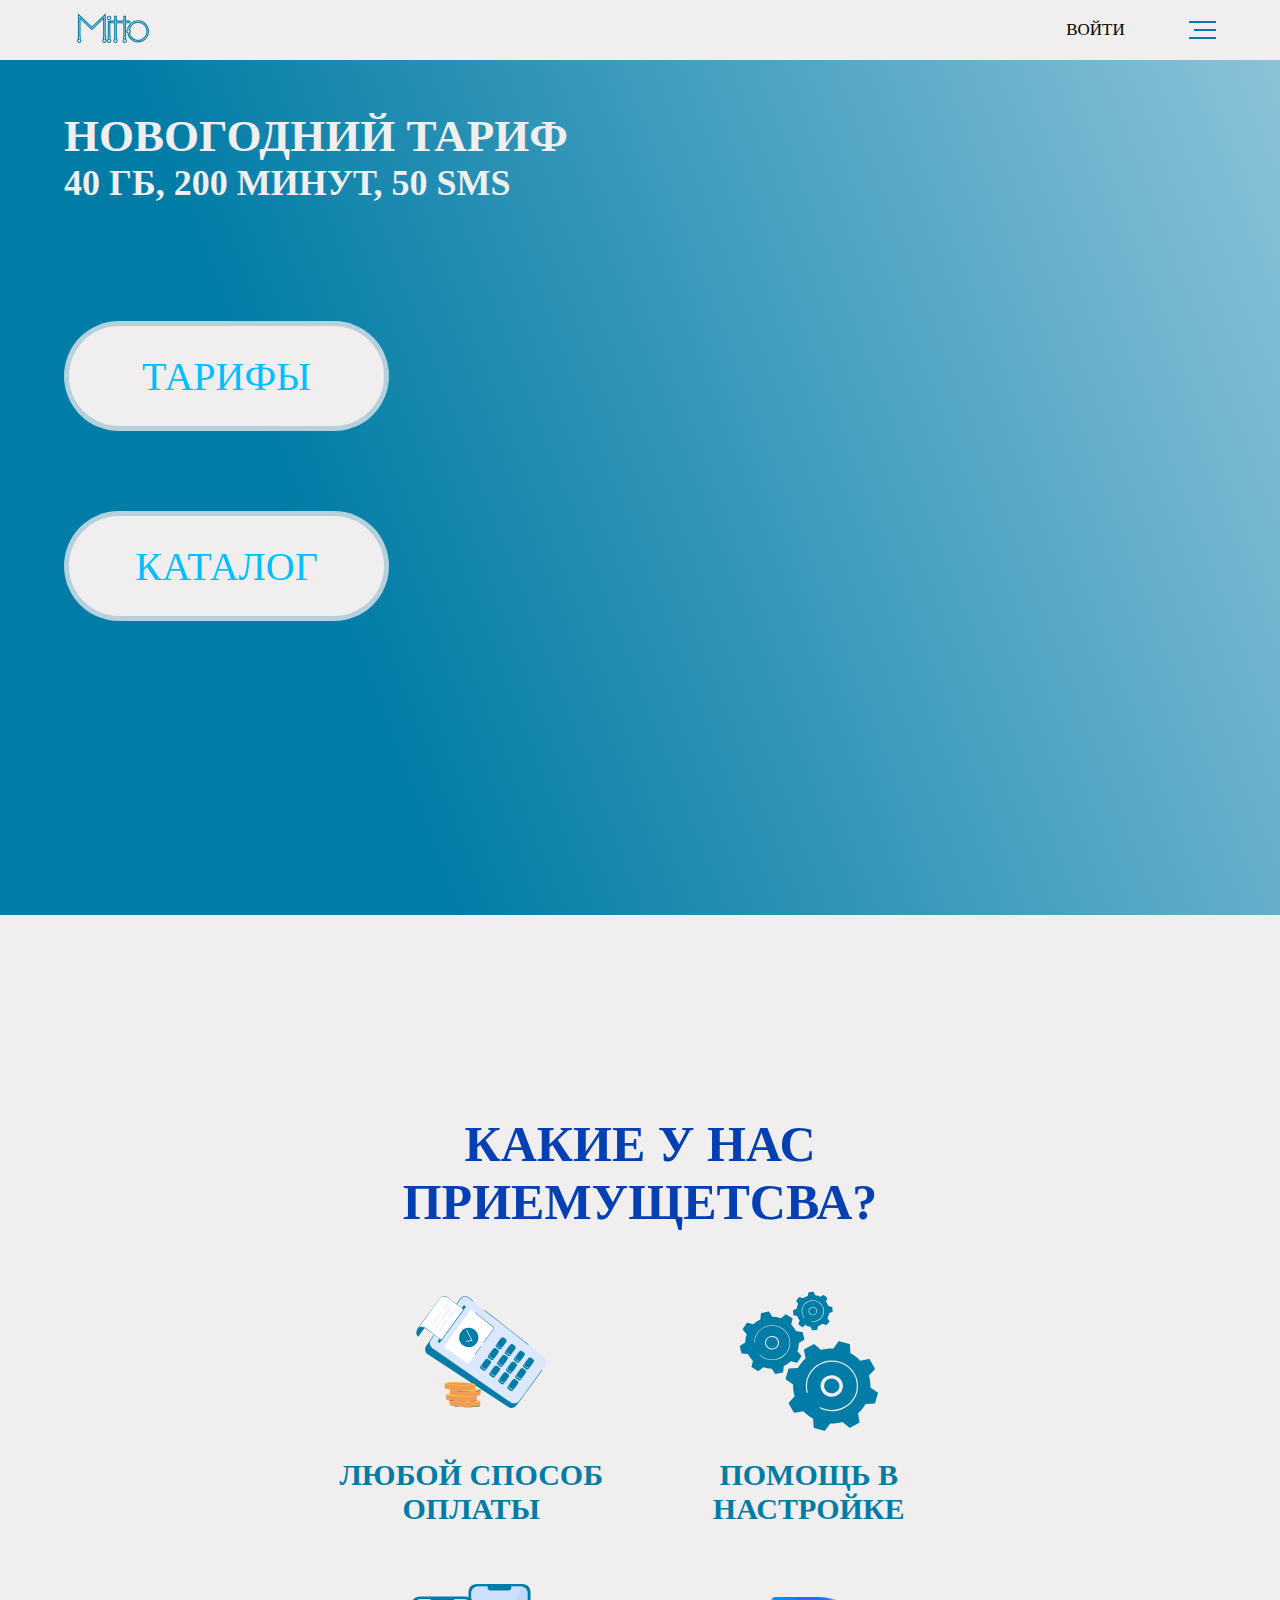
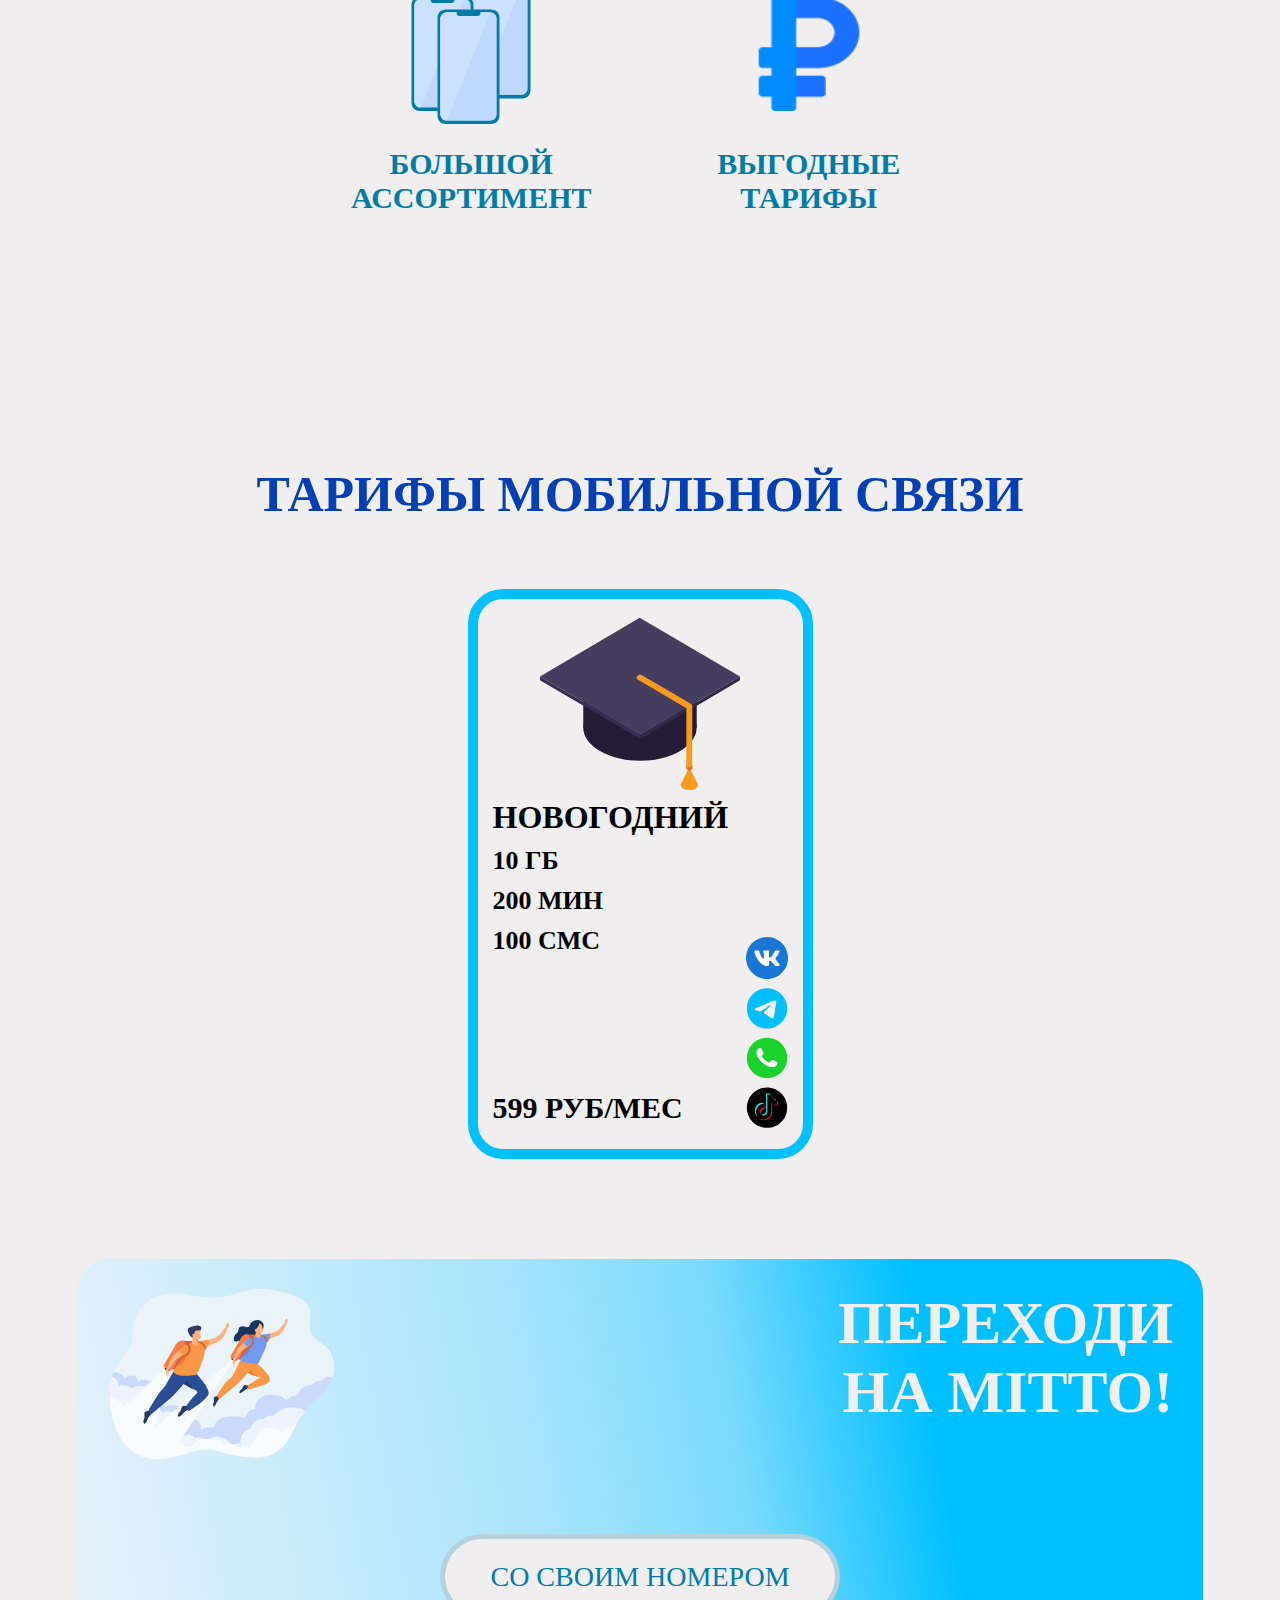
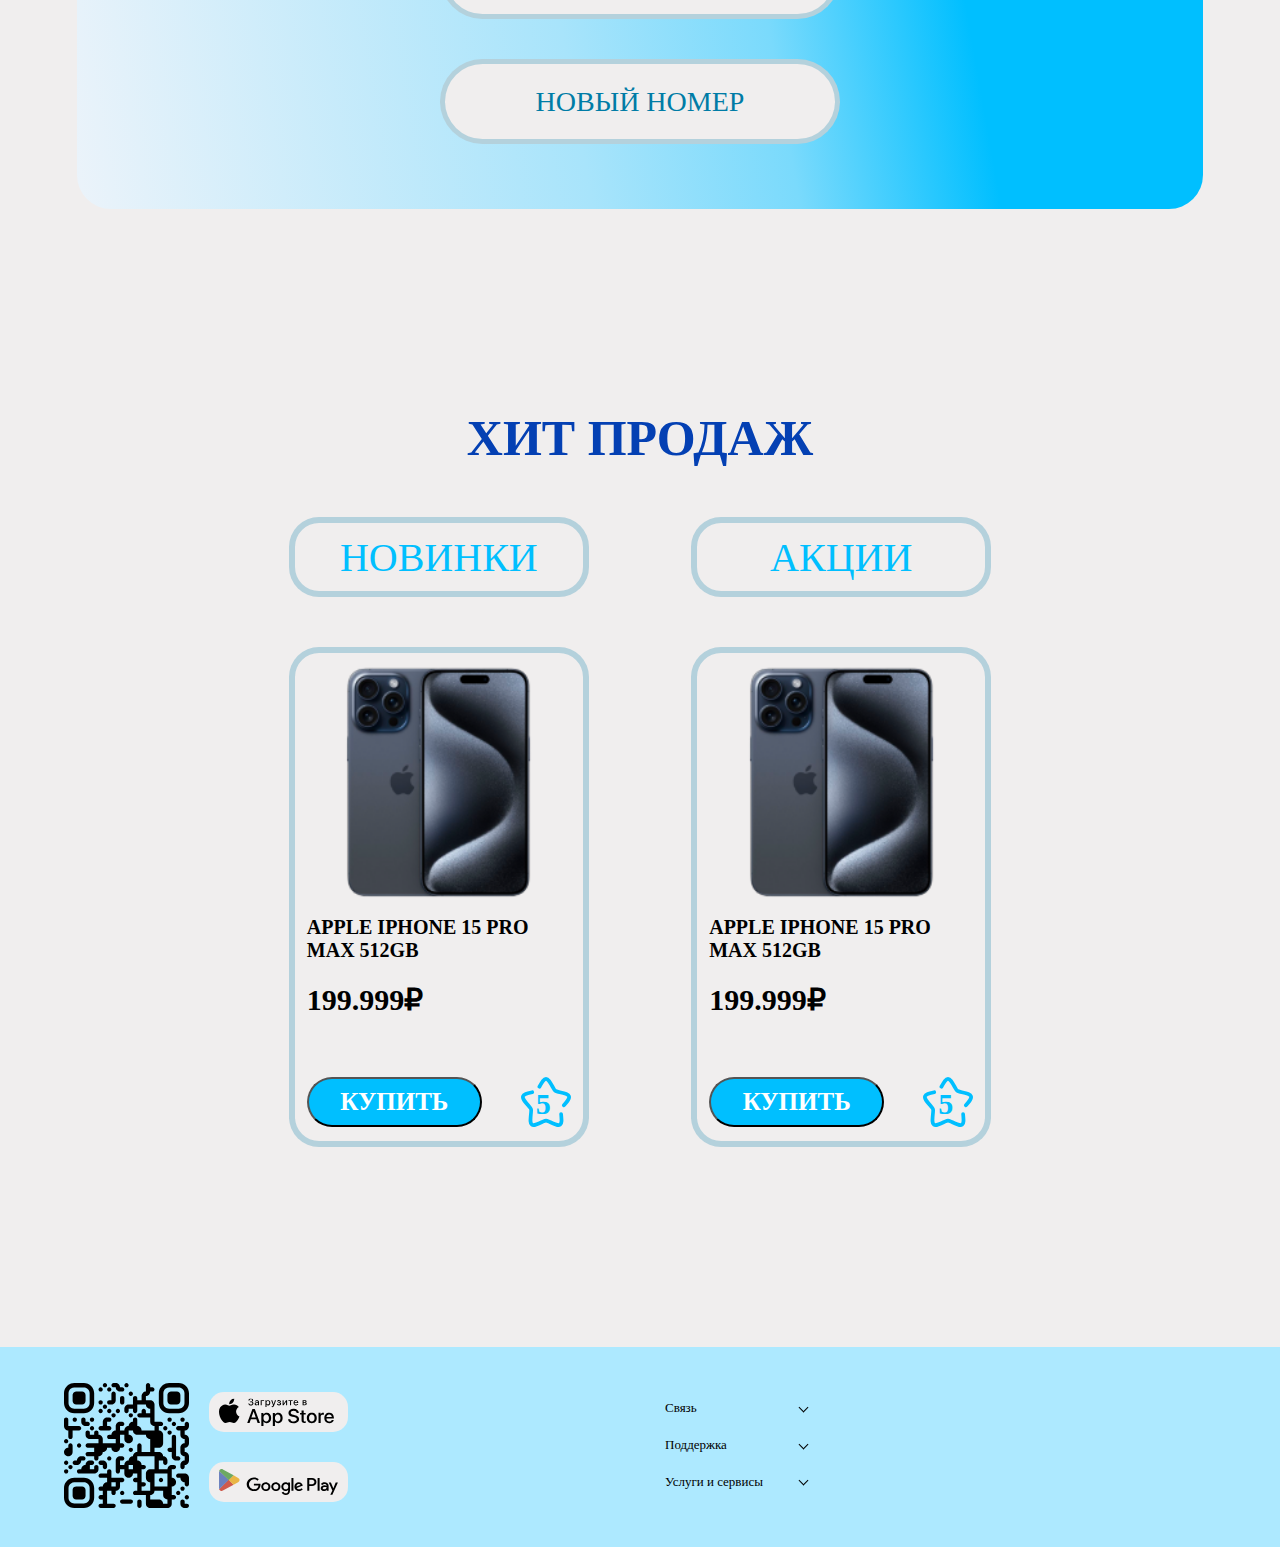
==== commit 39c17b88: "fix19" ====
--- a/index.html
+++ b/index.html
@@ -24,7 +24,7 @@
     <header class="header">
       <nav class="header__navigation">
         <div class="header__navigation__logo">
-          <img class="header__navigation__logo__mitto" src="/logo/Vector.svg" />
+          <img class="header__navigation__logo__mitto" src="logo/Vector.svg" />
         </div>
         <div class="header__navigation__possibilities">
           <a class="header__navigation__links__text mobi" href="#">ВОЙТИ</a>
@@ -56,14 +56,12 @@
           <h2 class="home__current__title_size_h2">40 ГБ, 200 МИНУТ, 50 SMS</h2>
           <div class="home__current__buttons">
             <a
+              href="tarifii.html"
               class="home__current__buttons__first__tariff"
-              href="/tarifii.html"
             >
               ТАРИФЫ
             </a>
             <a class="home__current__buttons__second__catalog"> КАТАЛОГ </a>
-          </div>
- 
           </div>
         </div>
       </section>
@@ -76,14 +74,14 @@
               <img class="benefits__box__photo one" src="primus/1.svg" />
               <p class="benefits__box__info">
                 ЛЮБОЙ СПОСОБ ОПЛАТЫ
-                <!-- текст преимущ -->
+                
               </p>
             </div>
             <div class="benefits__box__specificall">
               <img class="benefits__box__photo two" src="primus/2.svg" />
               <p class="benefits__box__info">
                 ПОМОЩЬ В НАСТРОЙКЕ
-                <!-- текст преимущ -->
+                
               </p>
             </div>
           </div>
@@ -92,7 +90,7 @@
               <img class="benefits__box__photo three" src="primus/3.svg" />
               <p class="benefits__box__info">
                 большой ассортимент
-                <!-- текст преимущ -->
+               
               </p>
             </div>
             <div class="benefits__box__specificall">
@@ -100,7 +98,7 @@
               <p class="benefits__box__info">
                 выгодные<br />
                 тарифы
-                <!-- текст преимущ -->
+                
               </p>
             </div>
           </div>
@@ -113,7 +111,7 @@
         <ul class="tariff__box">
           <li id="scroll">
             <div class="tariff__box__cart">
-              <!-- карта тарифа -->
+             
               <div class="tariff__box__cart__photo">
                 <img
                   class="tariff__box__cart__photo__img-tariff"
@@ -209,7 +207,7 @@
           </li>
           <li id="scroll">
             <div class="tariff__box__cart">
-              <!-- карта тарифа -->
+             
               <div class="tariff__box__cart__photo">
                 <img
                   class="tariff__box__cart__photo__img-tariff"
@@ -257,7 +255,7 @@
           </li>
           <li id="scroll">
             <div class="tariff__box__cart">
-              <!-- карта тарифа -->
+             
               <div class="tariff__box__cart__photo">
                 <img
                   class="tariff__box__cart__photo__img-tariff"
@@ -326,7 +324,7 @@
       <section class="hit">
         <h2 class="hit__title title">ХИТ ПРОДАЖ</h2>
         <article class="hit__box">
-          <!-- flex -->
+       
           <div class="hit__box__button-group">
             <button class="hit__box__button-group__button-new">НОВИНКИ</button>
             <button class="hit__box__button-group__button-shares">АКЦИИ</button>
@@ -421,7 +419,7 @@
     <footer>
       <div class="footer-box">
         <div class="footer-box__app">
-          <!-- <p>НАШЕ ПРИЛОЖЕНИЕ</p> -->
+      
           <div class="footer-box__app__download">
             <div class="footer-box__app__download__qr">
               <img
@@ -541,8 +539,6 @@
         </div>
       </div>
     </footer>
-
-    <!-- Add your scripts here -->
     <script src="script.js"></script>
   </body>
 </html>
--- a/stile.css
+++ b/stile.css
@@ -519,6 +519,13 @@
   background: #00bfff;
   width: 150px;
   height: 40px;
+  color: #FFF;
+font-family: "Montserrat";
+font-size: 22px;
+font-style: normal;
+font-weight: 600;
+line-height: normal;
+text-transform: uppercase;
 }
 .hit__box__group__hit-smartphone__border__info__bottom__grade {
   display: flex;
@@ -629,7 +636,7 @@
 }
 .arrow-open {
   transform: rotate(-135deg) !important;
-  margin-top: 5px !important;
+  margin-top: 8px !important;
 }
 .footer-box__link__connection,
 .footer-box__link__support,
@@ -943,6 +950,7 @@
     align-items: center;
   }
   .hit__box__group__hit-smartphone__border__info__bottom__buy {
+    font-size: 25px;
     border-radius: 30px;
     background: #00bfff;
     width: 175px;
@@ -1066,6 +1074,7 @@
 
   .home__current__buttons {
     width: 500px;
+    margin-top: 10vh;
   }
   .home__current__buttons__first__tariff,
   .home__current__buttons__second__catalog {
@@ -1215,6 +1224,7 @@
     margin-top: 25px;
   }
   .hit__box__group__hit-smartphone__border__info__bottom__buy {
+    font-size: 30px;
     width: 200px;
     height: 60px;
   }
